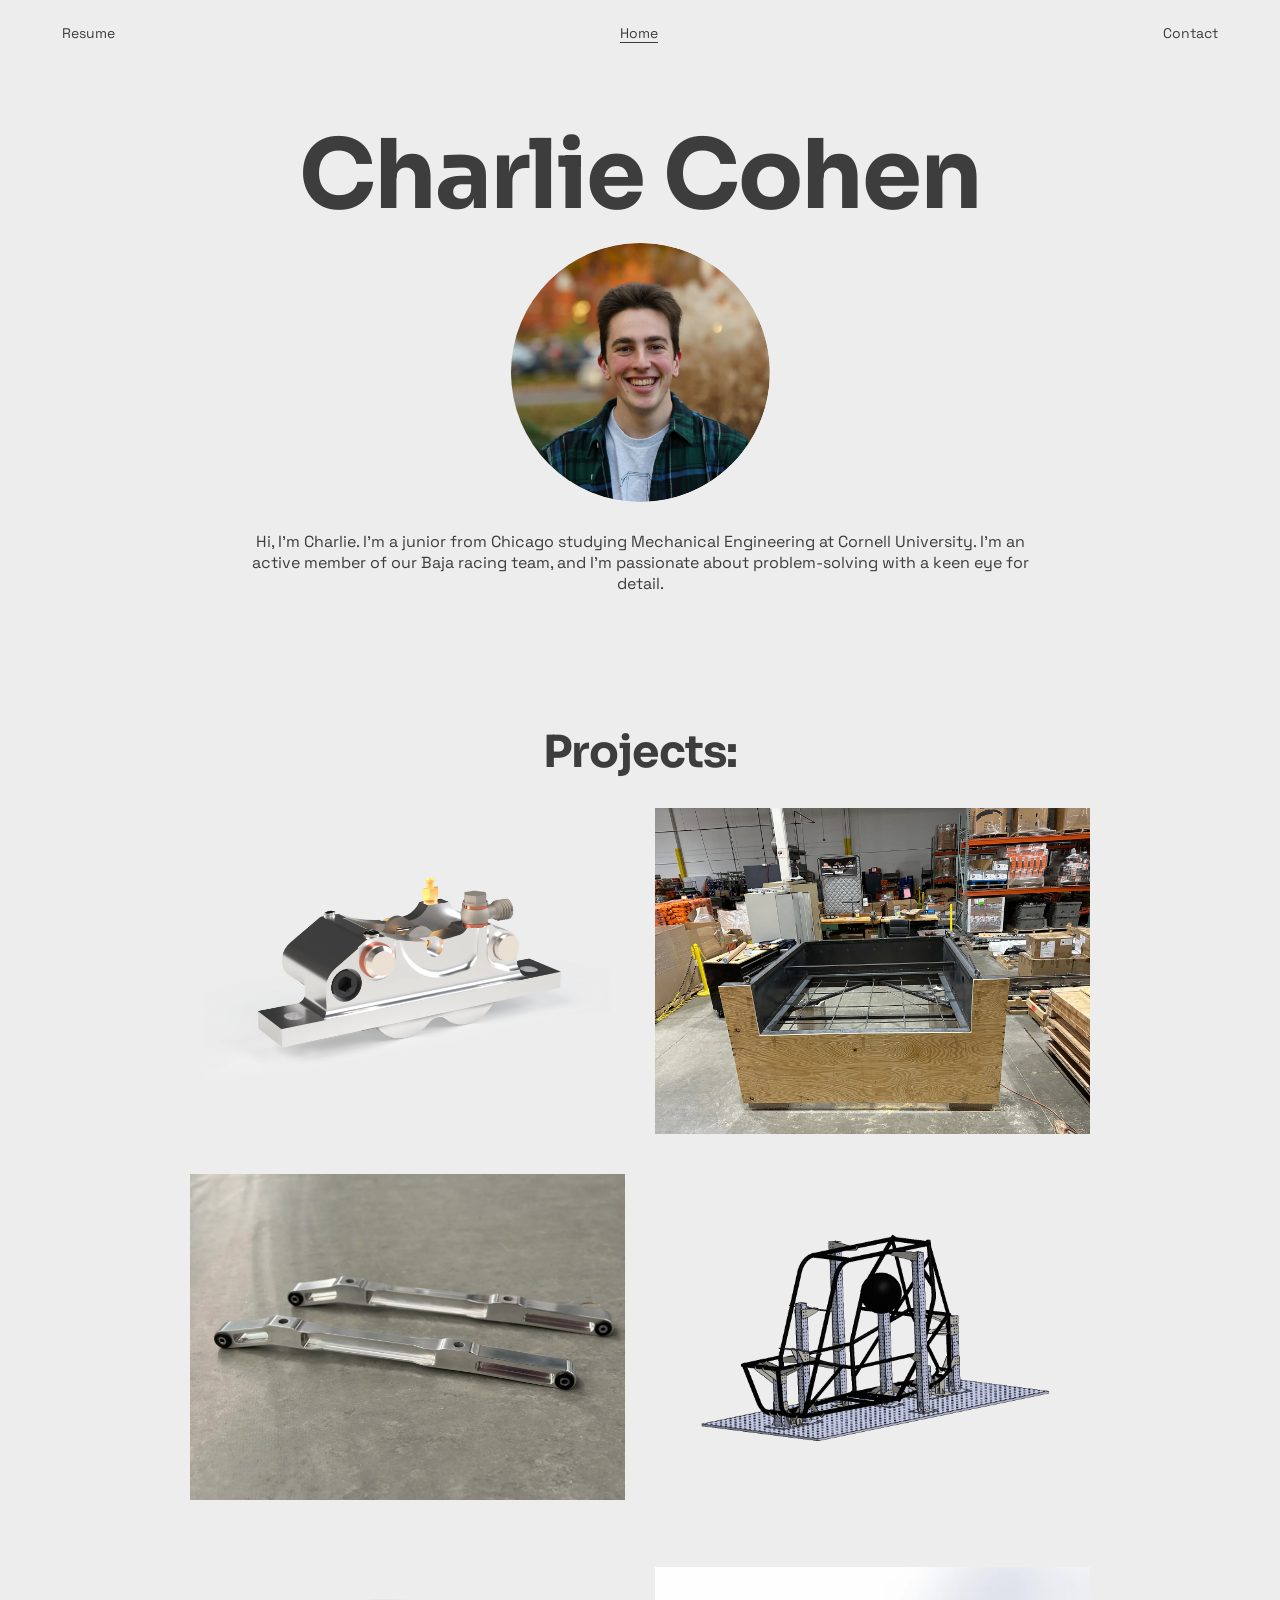
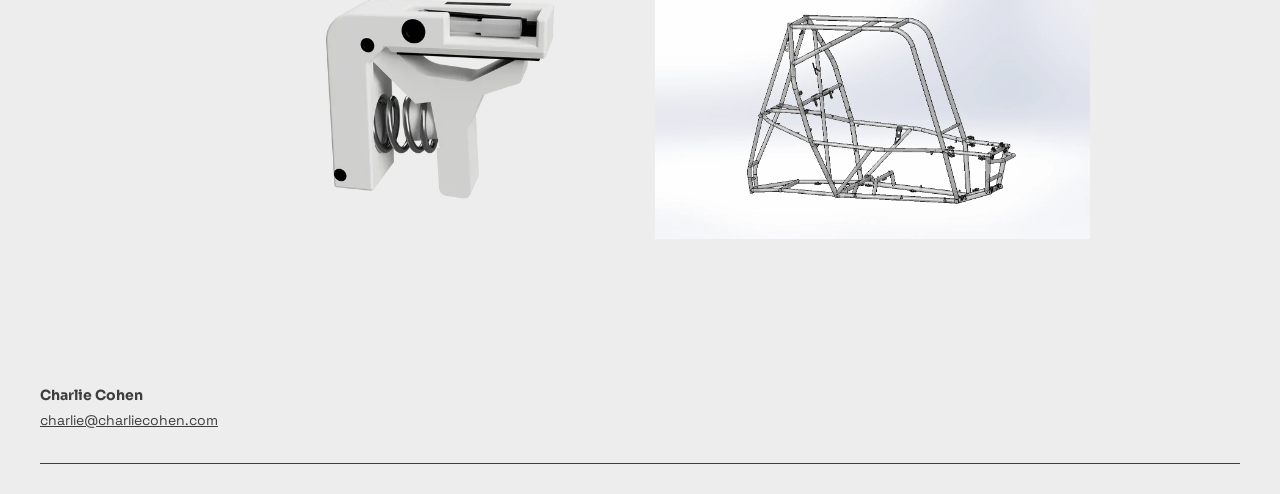
==== index.html @ 424d64c9 "Rebuilt charliecohen.com as a static site" ====
<!doctype html>
<html lang="en">
<head>
<meta charset="utf-8">
<meta name="viewport" content="width=device-width, initial-scale=1">
<title>Charlie Cohen | Mechanical Engineering Student at Cornell University</title>
<meta name="description" content="Hi, I&#x27;m Charlie Cohen. I&#x27;m a junior from Chicago studying Mechanical Engineering at Cornell University. I&#x27;m an active member of our Baja racing team, and I&#x27;m passionate about problem-solving with a keen eye for detail.">
<link rel="icon" href="favicon.png">
<link rel="preload" href="assets/fonts/sora-latin.woff2" as="font" type="font/woff2" crossorigin>
<link rel="stylesheet" href="assets/style.css">
</head>
<body>
<header class="hdr">
  <nav aria-label="Site">
    <a href="charlie-cohen-resume-2025.pdf" target="_blank" rel="noopener">Resume</a>
    <a href="./" aria-current="page">Home</a>
    <a href="contact-7/">Contact</a>
  </nav>
</header>
<main>
<section class="sec intro"><div class="wrap center">
  <div class="rt"><h1 style="font-size:clamp(53px, 8.73vw, 96px);text-align:center"><span style="font-size:clamp(53px, 8.73vw, 96px)">Charlie Cohen</span></h1></div>
  <img class="avatar" src="assets/img/d0f392_507978684d494752a12c1a746006f1a7.webp" alt="Charlie Cohen" width="259" height="259">
  <div class="rt"><p style="line-height:1.3em;text-align:center">Hi, I&#x27;m Charlie. I&#x27;m a junior from Chicago studying Mechanical Engineering at Cornell University. I&#x27;m an active member of our Baja racing team, and I&#x27;m passionate about problem-solving with a keen eye for detail.</p></div>
</div></section>
<section class="sec projects"><div class="wrap">
  <div class="rt center"><h2 style="text-align:center">Projects:</h2></div>
  <div class="pgal"><a class="proj" href="brake-calipers/"><img src="assets/img/d0f392_27e90f9fc21142f58bc7a34db39fcbae.webp" alt="Custom Brake Calipers" loading="lazy"><span class="proj-t">Custom Brake Calipers</span></a><a class="proj" href="dock-pit-forming-system/"><img src="assets/img/d0f392_609c3bf0209544c2be8cd94376ddb4df.webp" alt="Dock Pit Forming System" loading="lazy"><span class="proj-t">Dock Pit Forming System</span></a><a class="proj" href="engine-subframes/"><img src="assets/img/d0f392_400e1726df8f4bbeb9364412167087e8.webp" alt="Engine Subframes" loading="lazy"><span class="proj-t">Engine Subframes</span></a><a class="proj" href="frame-fixtures/"><img src="assets/img/d0f392_cf8d74670b384439a3ada11ce0170efd.webp" alt="Frame Fixtures" loading="lazy"><span class="proj-t">Frame Fixtures</span></a><a class="proj" href="mae2250-swiss-guitarmy-knife/"><img src="assets/img/d0f392_ac67c76bba3b41e1adf3c8e442ba6f6b.webp" alt="MAE2250: Swiss Guitarmy Knife" loading="lazy"><span class="proj-t">MAE2250: Swiss Guitarmy Knife</span></a><a class="proj" href="nonstructural-tabs/"><img src="assets/img/d0f392_e7e09058f2bf41f185e80fd8f4e6da53.webp" alt="Nonstructural Tabs" loading="lazy"><span class="proj-t">Nonstructural Tabs</span></a></div>
</div></section>
</main>
<footer class="ftr">
  <div class="ftr-in">
    <p class="ftr-name">Charlie Cohen</p>
    <p><a href="mailto:charlie@charliecohen.com">charlie@charliecohen.com</a></p>
  </div>
  <hr class="ln ftr-ln">
</footer>
</body>
</html>
---- assets/style.css ----
/* charliecohen.com — static rebuild of the original Wix design */
@font-face{font-family:"Sora";src:url(fonts/sora-latin.woff2) format("woff2");font-weight:100 800;font-display:swap}
@font-face{font-family:"Space Grotesk";src:url(fonts/space-grotesk-latin.woff2) format("woff2");font-weight:300 700;font-display:swap}
:root{--bg:#EDEDED;--card:#FFFFFF;--ink:#3D3D3D;--dark:#242323;--display:"Sora",system-ui,sans-serif;--body:"Space Grotesk",system-ui,sans-serif;--max:980px}
*{box-sizing:border-box}
html{-webkit-text-size-adjust:100%}
body{margin:0;background:var(--bg);color:var(--ink);font:16px/1.7 var(--body)}
img{max-width:100%;height:auto;display:block}
a{color:inherit}
h1,h2,h3,h4{font-family:var(--display);font-weight:700;letter-spacing:-.02em;line-height:1.15;margin:0 0 .4em}
h1{font-size:clamp(36px,6vw,80px);line-height:1}
h2{font-size:clamp(28px,4.2vw,44px)}
h3{font-family:var(--body);font-weight:500;font-size:clamp(18px,2vw,24px)}
p{margin:0 0 .8em}
ul{margin:0 0 .8em;padding-left:1.2em}
li p{margin:0}
.wrap{max-width:var(--max);margin:0 auto;padding:0 20px}
.narrow{max-width:634px}
.center,.center .rt{text-align:center}
.sec{padding:60px 0}
.rt{margin:0 0 .5em}
/* header */
.hdr{position:sticky;top:0;z-index:10;background:var(--bg)}
.hdr nav{max-width:1252px;margin:0 auto;display:flex;justify-content:space-between;padding:18px 40px;font-size:14px}
.hdr a{text-decoration:none;padding:4px 8px}
.hdr a:hover,.hdr a[aria-current]{text-decoration:underline;text-underline-offset:4px}
/* home */
.intro{padding-top:60px}
.intro h1{margin-bottom:.2em}
.avatar{width:259px;height:259px;border-radius:50%;object-fit:cover;margin:10px auto 30px}
.intro .rt p{max-width:780px;margin-left:auto;margin-right:auto}
.pgal{display:grid;grid-template-columns:repeat(2,1fr);gap:40px 30px;max-width:900px;margin:30px auto 0}
.proj{position:relative;display:block;aspect-ratio:4/3;text-decoration:none;overflow:hidden}
.proj img{width:100%;height:100%;object-fit:contain;transition:transform .4s}
.proj-t{position:absolute;inset:auto 0 0 0;padding:12px 14px;background:rgba(61,61,61,.85);color:#fff;font:600 16px/1.3 var(--display);opacity:0;transform:translateY(8px);transition:.25s}
.proj:hover .proj-t,.proj:focus .proj-t{opacity:1;transform:none}
.proj:hover img{transform:scale(1.03)}
@media (hover:none){.proj-t{opacity:1;transform:none}}
/* project hero: white card overlapping a large image */
.hero{padding:40px 0 70px}
.hero-in{position:relative;max-width:1100px;margin:0 auto;min-height:640px}
.hero-img{position:absolute;right:20px;top:0;width:66%;height:622px;background:#fff center/cover no-repeat}
.hero-card{position:relative;top:115px;margin-left:20px;width:48%;min-height:519px;background:var(--card);padding:73px 46px 40px}
.hero-card h1{font-size:clamp(34px,4.6vw,56px)}
.hero-img.left{right:auto;left:20px;width:46%;height:350px}
.hero-card.right{margin-left:auto;margin-right:20px;top:20px;min-height:309px;background:transparent;width:48%;padding:60px 20px 20px}
.contact .hero-in{min-height:460px}
.social img{width:40px;height:40px;margin-top:8px}
.note{font-size:14px;opacity:.8}
/* summary cards */
.summary h2{font-size:clamp(28px,3.4vw,38px)}
.rep{display:grid;grid-template-columns:repeat(auto-fit,minmax(240px,1fr));gap:24px;margin-top:40px}
.card{background:var(--bg);padding:40px 29px;border:1px solid #D9D9D9}
.card h3{text-align:center;font-size:20px;margin-bottom:16px}
/* image rows (gallery strips) */
.strip{margin:0 0 20px}
.strip-in{display:flex;gap:20px}
.strip.full .strip-in{gap:0}
.col{position:relative;padding:40px 24px;overflow:hidden}
.col-img{padding:0}
.sec .strip:not(.full) .col{min-height:301px}
.col-vid{padding:0}
.bgv{position:absolute;inset:0;width:100%;height:100%;object-fit:cover}
.wide{width:100%;background:center/cover no-repeat;margin-bottom:20px}
.pgrid{display:flex;flex-wrap:wrap;justify-content:center;gap:20px;margin:20px 0}
.ph{margin:0;flex:0 1 var(--w);max-width:100%}
.ph img{width:100%;object-fit:cover}
.slider{display:flex;overflow-x:auto;scroll-snap-type:x mandatory;height:100%;min-height:500px}
.slide{flex:0 0 100%;scroll-snap-align:start;background:center/contain no-repeat}
/* skill */
.skill{background:var(--card)}
.skill h2{font-size:clamp(26px,3vw,32px);font-weight:400}
.ln{border:0;border-top:5px solid var(--ink);margin:20px 0}
.ln.short{width:40px}
/* prev / next */
.pn{padding:30px 0 50px}
.pn-in{display:flex;justify-content:space-between}
.btn{display:inline-flex;align-items:center;justify-content:center;min-width:177px;height:40px;padding:0 20px;background:var(--ink);color:#fff;text-decoration:none;font-size:15px;border:1px solid var(--ink);transition:.2s}
.btn:hover{background:transparent;color:var(--ink)}
.btn.next{margin-left:auto}
/* footer */
.ftr{padding:60px 40px 30px}
.ftr-in{max-width:1252px;margin:0 auto}
.ftr-name{font:700 20px/1.2 var(--display);margin-bottom:6px}
.ftr p{font-size:14px}
.ftr-ln{border-top-width:1px;max-width:1332px;margin:30px auto 0}
/* mobile */
@media (max-width:760px){
  .hdr nav{padding:14px 16px}
  .sec{padding:40px 0}
  .pgal{grid-template-columns:1fr;gap:24px}
  .hero{padding:0 0 30px}
  .hero-in{min-height:0;display:flex;flex-direction:column}
  .hero-img,.hero-img.left{position:static;width:100%;height:62vw}
  .hero-card,.hero-card.right{top:0;width:auto;min-height:0;margin:-40px 16px 0;padding:36px 24px}
  .strip-in{flex-direction:column;gap:16px}
  .col{min-height:240px!important;flex:none!important}
  .slider{min-height:320px}
  .ftr{padding:40px 16px 24px}
}
.subcols{display:grid;grid-template-columns:repeat(auto-fit,minmax(220px,1fr));gap:24px 60px}
.rep.team{grid-template-columns:repeat(auto-fit,minmax(150px,1fr));gap:16px}.rep.team .card{padding:12px}.rep.team img{aspect-ratio:1/1!important;object-fit:cover}
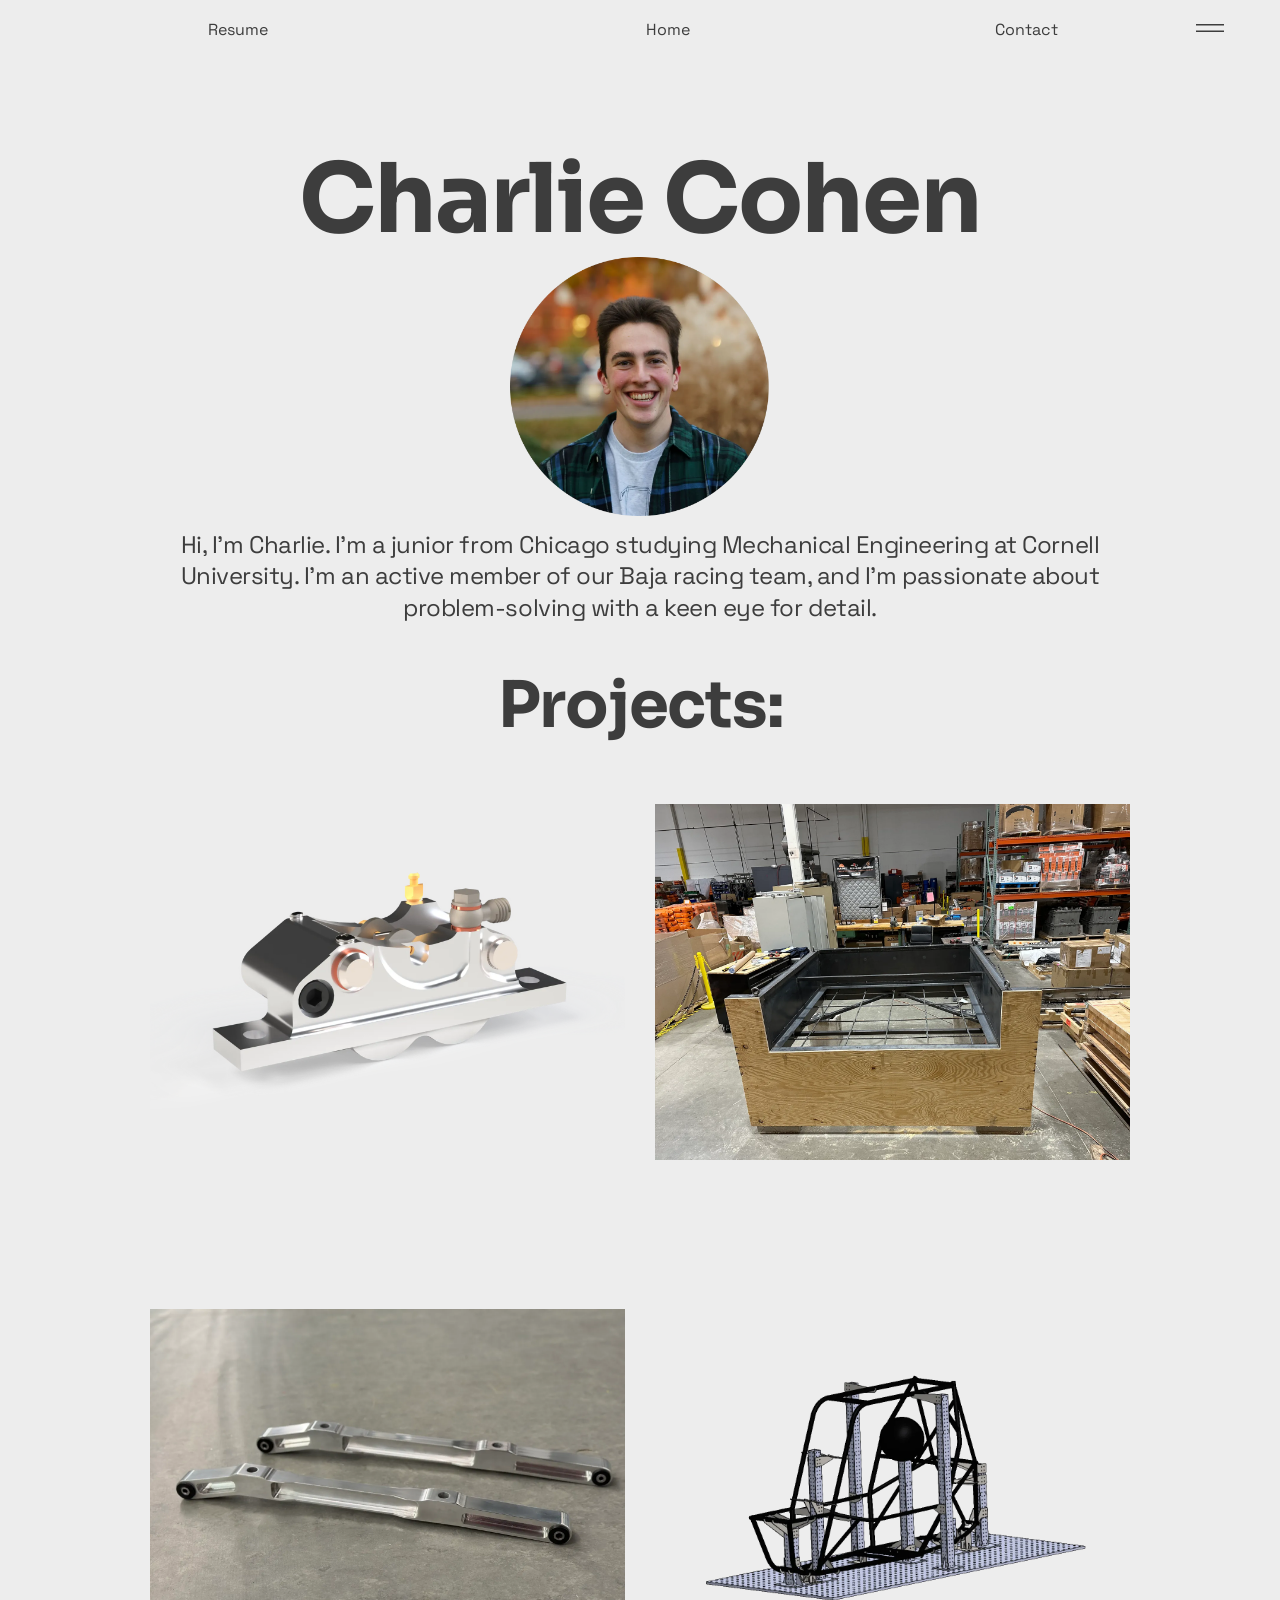
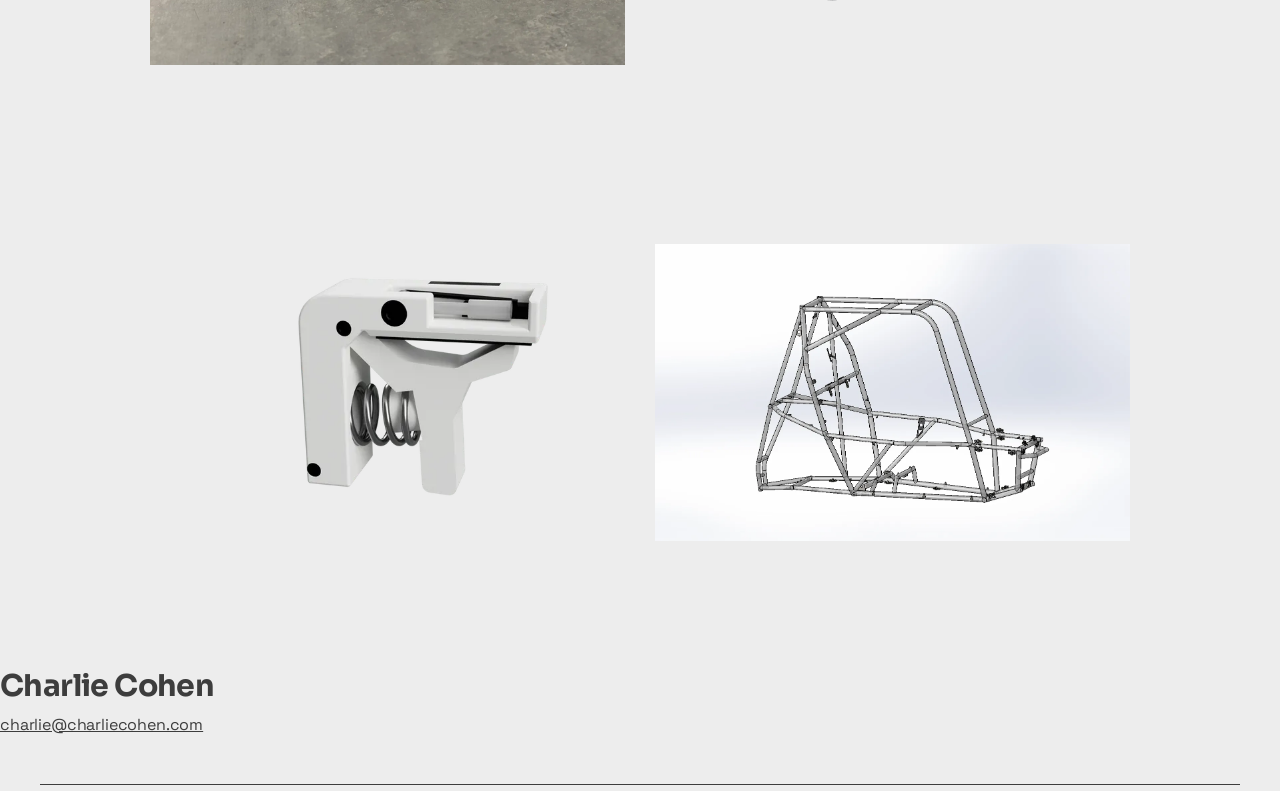
==== commit 78ba80aa: "Match live Wix layout and add scroll entrance animations - Regenerate all 8 pages from captured live" ====
--- a/index.html
+++ b/index.html
@@ -7,33 +7,114 @@
 <meta name="description" content="Hi, I&#x27;m Charlie Cohen. I&#x27;m a junior from Chicago studying Mechanical Engineering at Cornell University. I&#x27;m an active member of our Baja racing team, and I&#x27;m passionate about problem-solving with a keen eye for detail.">
 <link rel="icon" href="favicon.png">
 <link rel="preload" href="assets/fonts/sora-latin.woff2" as="font" type="font/woff2" crossorigin>
+<link rel="preload" href="assets/fonts/space-grotesk-latin.woff2" as="font" type="font/woff2" crossorigin>
 <link rel="stylesheet" href="assets/style.css">
+<script>if(window.matchMedia&&!matchMedia('(prefers-reduced-motion: reduce)').matches&&'IntersectionObserver' in window)document.documentElement.classList.add('mo');</script>
+<style>
+.SITE_HEADER-dd0{inset:0;width:100%;height:100%}
+.SITE_HEADER-dd1{left:calc(-490*var(--u) + 50%);top:0;width:calc(980*var(--u));height:calc(62*var(--u))}
+#comp-m1b6xkbi{left:calc(30*var(--u));top:0;width:calc(-60*var(--u) + 100%);height:calc(53*var(--u))}
+#comp-m1b6xkbo15{left:calc(30*var(--u));top:0;width:calc(-20.6*var(--u) + 34.09%);height:calc(53*var(--u))}
+#comp-m1b6xkbs2{left:calc(-58.1*var(--u) + 17.03%);top:calc(21*var(--u));width:calc(156*var(--u));height:calc(19*var(--u))}
+.comp-m1b6xkbs2-dml0{left:calc(47.5*var(--u));top:calc(-1.7*var(--u));width:calc(61*var(--u));height:calc(22.4*var(--u))}
+#comp-m1b6xkbm1{left:calc(9.4*var(--u) + 34.09%);top:0;width:calc(-19.9*var(--u) + 32.97%);height:calc(53*var(--u))}
+#comp-m1js20ow{left:calc(153.4*var(--u) + 34.09%);top:calc(21*var(--u));width:calc(156*var(--u));height:calc(19*var(--u))}
+.comp-m1js20ow-dml0{left:calc(56.2*var(--u));top:calc(-1.7*var(--u));width:calc(43.6*var(--u));height:calc(22.4*var(--u))}
+#comp-m1b6xkbt17{left:calc(-10.1*var(--u) + 67.03%);top:0;width:calc(-19.9*var(--u) + 32.97%);height:calc(53*var(--u))}
+#comp-m1js23tu{left:calc(-331*var(--u) + 100%);top:calc(21*var(--u));width:calc(156*var(--u));height:calc(19*var(--u))}
+.comp-m1js23tu-dml0{left:calc(46.7*var(--u));top:calc(-1.7*var(--u));width:calc(62.6*var(--u));height:calc(22.4*var(--u))}
+#comp-m1b6xkbu6{left:calc(-120*var(--u) + 100%);top:calc(12*var(--u));width:calc(75*var(--u));height:calc(31*var(--u))}
+#comp-m1b6xkbv5{left:calc(-120*var(--u) + 100%);top:calc(12*var(--u));width:calc(75*var(--u));height:calc(31*var(--u))}
+.comp-m1b6xkbv5-ds0{left:calc(25*var(--u));top:calc(-9.5*var(--u));width:calc(50*var(--u));height:calc(50*var(--u))}
+.comp-m1gsod4w-dmd0{inset:0;width:100%;height:100%}
+#comp-m1gsod5c9{left:calc(-460*var(--u) + 50%);top:calc(80*var(--u));width:calc(920*var(--u));height:auto}
+#comp-m1gsod5f3{left:calc(-130*var(--u) + 50%);top:calc(195.2*var(--u));width:calc(259*var(--u));height:calc(259*var(--u))}
+.comp-m1gsod5f3-dmm0{inset:0;width:100%;height:100%}
+#comp-m1gsod5g15{left:calc(-470*var(--u) + 50%);top:calc(467.2*var(--u));width:calc(940*var(--u));height:auto}
+#comp-m1jr0na8{left:calc(-300*var(--u) + 50%);top:calc(32*var(--u));width:calc(600*var(--u));height:auto}
+#comp-m1gso0xb{left:calc(-490*var(--u) + 50%);top:calc(108.8*var(--u));width:calc(980*var(--u));height:calc(1485*var(--u))}
+.comp-m1gso0xb-dmm0{left:0;top:calc(47.5*var(--u));width:calc(475*var(--u));height:calc(380*var(--u))}
+.comp-m1gso0xb-dmm1{left:calc(505*var(--u));top:calc(59.4*var(--u));width:calc(475*var(--u));height:calc(356.3*var(--u))}
+.comp-m1gso0xb-dmm2{left:0;top:calc(564.4*var(--u));width:calc(475*var(--u));height:calc(356.3*var(--u))}
+.comp-m1gso0xb-dmm3{left:calc(505*var(--u));top:calc(585.2*var(--u));width:calc(475*var(--u));height:calc(314.5*var(--u))}
+.comp-m1gso0xb-dmm4{left:0;top:calc(1106.2*var(--u));width:calc(475*var(--u));height:calc(282.6*var(--u))}
+.comp-m1gso0xb-dmm5{left:calc(505*var(--u));top:calc(1099*var(--u));width:calc(475*var(--u));height:calc(297.1*var(--u))}
+.SITE_FOOTER-dmd0{inset:0;width:100%;height:100%}
+.SITE_FOOTER-dmd1{left:calc(-490*var(--u) + 50%);top:0;width:calc(980*var(--u));height:calc(198*var(--u))}
+#comp-m1bj8ctk{left:max(0px,calc(-657*var(--u) + 50%));top:calc(75*var(--u));width:calc(307*var(--u));height:auto}
+#comp-m1bj8ctv{left:max(0px,calc(-657*var(--u) + 50%));top:calc(121*var(--u));width:calc(307*var(--u));height:auto}
+#comp-m1b6xkci{left:calc(40*var(--u));top:calc(191*var(--u));width:calc(-80*var(--u) + 100%);height:calc(7*var(--u))}
+.comp-m1b6xkci-dmd0{inset:0;width:100%;height:100%}
+#SITE_HEADER{height:calc(62*var(--u))}
+.SITE_HEADER-md0{display:none}
+.SITE_HEADER-md1{display:none}
+.SITE_HEADER-md2{display:none}
+.SITE_HEADER-md3{display:none}
+#comp-m1gsod4w{height:calc(573.8*var(--u))}
+#comp-m1gso0wi{height:calc(1556.8*var(--u))}
+#SITE_FOOTER{height:calc(198*var(--u))}
+@media (max-width:767.98px){
+#SITE_HEADER{height:calc(59*var(--u));display:block}
+.SITE_HEADER-dd0{display:none}
+.SITE_HEADER-dd1{display:none}
+.SITE_HEADER-md0{inset:0;width:100%;height:100%}
+.SITE_HEADER-md1{left:calc(10*var(--u));top:0;width:calc(300*var(--u));height:calc(59*var(--u))}
+.SITE_HEADER-md2{left:calc(287*var(--u));top:calc(23*var(--u));width:calc(22*var(--u));height:calc(2*var(--u))}
+.SITE_HEADER-md3{left:calc(287*var(--u));top:calc(33*var(--u));width:calc(22*var(--u));height:calc(2*var(--u))}
+#comp-m1b6xkbi{display:none}
+#comp-m1b6xkbo15{display:none}
+#comp-m1b6xkbs2{display:block;left:calc(7*var(--u));top:calc(8*var(--u));width:calc(82*var(--u));height:calc(42*var(--u))}
+.comp-m1b6xkbs2-dml0{left:calc(1*var(--u));top:calc(9.1*var(--u));width:calc(64.5*var(--u));height:calc(23.7*var(--u))}
+#comp-m1b6xkbm1{display:none}
+#comp-m1js20ow{display:block;left:calc(111*var(--u));top:calc(8*var(--u));width:calc(60*var(--u));height:calc(42*var(--u))}
+.comp-m1js20ow-dml0{left:calc(1*var(--u));top:calc(10.5*var(--u));width:calc(40.7*var(--u));height:calc(20.9*var(--u))}
+#comp-m1b6xkbt17{display:none}
+#comp-m1js23tu{display:block;left:calc(197*var(--u));top:calc(8*var(--u));width:calc(69*var(--u));height:calc(42*var(--u))}
+.comp-m1js23tu-dml0{left:calc(1*var(--u));top:calc(10.5*var(--u));width:calc(58.4*var(--u));height:calc(20.9*var(--u))}
+#comp-m1b6xkbu6{display:none}
+#comp-m1b6xkbv5{display:none}
+.comp-m1b6xkbv5-ds0{display:none}
+#comp-m1gsod4w{height:calc(571.6*var(--u));display:block}
+.comp-m1gsod4w-dmd0{inset:0;width:100%;height:100%}
+#comp-m1gsod5c9{display:block;left:calc(19*var(--u));top:calc(30*var(--u));width:calc(280*var(--u));height:auto}
+#comp-m1gsod5f3{display:block;left:calc(70*var(--u));top:calc(80.8*var(--u));width:calc(180*var(--u));height:calc(180*var(--u))}
+.comp-m1gsod5f3-dmm0{inset:0;width:100%;height:100%}
+#comp-m1gsod5g15{display:block;left:calc(20*var(--u));top:calc(270.8*var(--u));width:calc(280*var(--u));height:auto}
+#comp-m1gso0wi{height:calc(1900.2*var(--u));display:block}
+#comp-m1jr0na8{display:block;left:calc(20*var(--u));top:calc(20*var(--u));width:calc(280*var(--u));height:auto}
+#comp-m1gso0xb{display:block;left:calc(20*var(--u));top:calc(74.8*var(--u));width:calc(280*var(--u));height:calc(1805.4*var(--u))}
+.comp-m1gso0xb-dmm0{left:0;top:calc(28.1*var(--u));width:calc(280.4*var(--u));height:calc(224.3*var(--u))}
+.comp-m1gso0xb-dmm1{left:0;top:calc(340.1*var(--u));width:calc(280.4*var(--u));height:calc(210.3*var(--u))}
+.comp-m1gso0xb-dmm2{left:0;top:calc(645.1*var(--u));width:calc(280.4*var(--u));height:calc(210.3*var(--u))}
+.comp-m1gso0xb-dmm3{left:0;top:calc(962.4*var(--u));width:calc(280.4*var(--u));height:calc(185.7*var(--u))}
+.comp-m1gso0xb-dmm4{left:0;top:calc(1276.8*var(--u));width:calc(280.4*var(--u));height:calc(166.8*var(--u))}
+.comp-m1gso0xb-dmm5{left:0;top:calc(1577.5*var(--u));width:calc(280.4*var(--u));height:calc(175.4*var(--u))}
+#SITE_FOOTER{height:calc(88.6*var(--u));display:block}
+.SITE_FOOTER-dmd0{inset:0;width:100%;height:100%}
+.SITE_FOOTER-dmd1{left:calc(10*var(--u));top:0;width:calc(300*var(--u));height:calc(88.6*var(--u))}
+#comp-m1bj8ctk{display:block;left:calc(20*var(--u));top:calc(20*var(--u));width:calc(280*var(--u));height:auto}
+#comp-m1bj8ctv{display:block;left:calc(20*var(--u));top:calc(55.2*var(--u));width:calc(280*var(--u));height:auto}
+#comp-m1b6xkci{display:block;left:0;top:calc(87.6*var(--u));width:calc(320*var(--u));height:calc(1*var(--u))}
+.comp-m1b6xkci-dmd0{inset:0;width:100%;height:100%}
+}
+@media (prefers-reduced-motion:no-preference){
+@media (min-width:768px){.mo #comp-m1b6xkbs2:not(.mo-done){animation:motion-fadeIn 1200ms 1ms cubic-bezier(0.445, 0.05, 0.55, 0.95) backwards 1 paused;animation-composition:replace;}.mo #comp-m1js20ow:not(.mo-done){animation:motion-fadeIn 1200ms 1ms cubic-bezier(0.445, 0.05, 0.55, 0.95) backwards 1 paused;animation-composition:replace;}.mo #comp-m1js23tu:not(.mo-done){animation:motion-fadeIn 1200ms 1ms cubic-bezier(0.445, 0.05, 0.55, 0.95) backwards 1 paused;animation-composition:replace;}.mo #comp-m1bj8ctk:not(.mo-done){animation:motion-fadeIn 1200ms 1ms cubic-bezier(0.445, 0.05, 0.55, 0.95) backwards 1 paused;animation-composition:replace;}.mo #comp-m1bj8ctv:not(.mo-done){animation:motion-fadeIn 1200ms 1ms cubic-bezier(0.445, 0.05, 0.55, 0.95) backwards 1 paused;animation-composition:replace;}.mo #comp-m1b6xkci:not(.mo-done){animation:motion-fadeIn 1200ms 1ms cubic-bezier(0.445, 0.05, 0.55, 0.95) backwards 1 paused;animation-composition:replace;}.mo #comp-m1gsod5c9:not(.mo-done){animation:motion-slideIn 1200ms 1ms cubic-bezier(0.645, 0.045, 0.355, 1) backwards 1 paused, motion-fadeIn 1200ms 1ms cubic-bezier(0.645, 0.045, 0.355, 1) backwards 1 paused;animation-composition:replace, replace;--motion-clip-start:polygon(0% 20%, 100% 20%, 100% 100%, 0% 100%);--motion-translate-x:0%;--motion-translate-y:100%;--motion-clip-start:polygon(0% 0%, 100% 0%, 100% 80%, 0% 80%);--motion-translate-x:0%;--motion-translate-y:100%;}.mo #comp-m1gsod5f3:not(.mo-done){animation:motion-slideIn 1200ms 1ms cubic-bezier(0.645, 0.045, 0.355, 1) backwards 1 paused;animation-composition:replace;--motion-clip-start:polygon(0% 100%, 100% 100%, 100% 100%, 0% 100%);--motion-translate-x:0%;--motion-translate-y:100%;--motion-clip-start:polygon(0% 0%, 100% 0%, 100% 0%, 0% 0%);--motion-translate-x:0%;--motion-translate-y:100%;}.mo #comp-m1gsod5g15:not(.mo-done){animation:motion-slideIn 1200ms 1ms cubic-bezier(0.645, 0.045, 0.355, 1) backwards 1 paused, motion-fadeIn 1200ms 1ms cubic-bezier(0.645, 0.045, 0.355, 1) backwards 1 paused;animation-composition:replace, replace;--motion-clip-start:polygon(0% 20%, 100% 20%, 100% 100%, 0% 100%);--motion-translate-x:0%;--motion-translate-y:100%;--motion-clip-start:polygon(0% 0%, 100% 0%, 100% 80%, 0% 80%);--motion-translate-x:0%;--motion-translate-y:100%;}.mo #comp-m1jr0na8:not(.mo-done){animation:motion-floatIn 1200ms 1ms cubic-bezier(0.445, 0.05, 0.55, 0.95) backwards 1 paused;animation-composition:replace;--motion-translate-x:0px;--motion-translate-y:60px;}}
+@media (max-width:767.98px){.mo #comp-m1b6xkbs2:not(.mo-done){animation:motion-fadeIn 1200ms 1ms cubic-bezier(0.445, 0.05, 0.55, 0.95) backwards 1 paused;animation-composition:replace;}.mo #comp-m1js20ow:not(.mo-done){animation:motion-fadeIn 1200ms 1ms cubic-bezier(0.445, 0.05, 0.55, 0.95) backwards 1 paused;animation-composition:replace;}.mo #comp-m1js23tu:not(.mo-done){animation:motion-fadeIn 1200ms 1ms cubic-bezier(0.445, 0.05, 0.55, 0.95) backwards 1 paused;animation-composition:replace;}.mo #comp-m1bj8ctk:not(.mo-done){animation:motion-fadeIn 1200ms 1ms cubic-bezier(0.445, 0.05, 0.55, 0.95) backwards 1 paused;animation-composition:replace;}.mo #comp-m1bj8ctv:not(.mo-done){animation:motion-fadeIn 1200ms 1ms cubic-bezier(0.445, 0.05, 0.55, 0.95) backwards 1 paused;animation-composition:replace;}.mo #comp-m1b6xkci:not(.mo-done){animation:motion-fadeIn 1200ms 1ms cubic-bezier(0.445, 0.05, 0.55, 0.95) backwards 1 paused;animation-composition:replace;}.mo #comp-m1gsod5c9:not(.mo-done){animation:motion-slideIn 1200ms 1ms cubic-bezier(0.645, 0.045, 0.355, 1) backwards 1 paused, motion-fadeIn 1200ms 1ms cubic-bezier(0.645, 0.045, 0.355, 1) backwards 1 paused;animation-composition:replace, replace;--motion-clip-start:polygon(0% 20%, 100% 20%, 100% 100%, 0% 100%);--motion-translate-x:0%;--motion-translate-y:100%;--motion-clip-start:polygon(0% 0%, 100% 0%, 100% 80%, 0% 80%);--motion-translate-x:0%;--motion-translate-y:100%;}.mo #comp-m1gsod5f3:not(.mo-done){animation:motion-slideIn 1200ms 1ms cubic-bezier(0.645, 0.045, 0.355, 1) backwards 1 paused;animation-composition:replace;--motion-clip-start:polygon(0% 100%, 100% 100%, 100% 100%, 0% 100%);--motion-translate-x:0%;--motion-translate-y:100%;--motion-clip-start:polygon(0% 0%, 100% 0%, 100% 0%, 0% 0%);--motion-translate-x:0%;--motion-translate-y:100%;}.mo #comp-m1gsod5g15:not(.mo-done){animation:motion-slideIn 1200ms 1ms cubic-bezier(0.645, 0.045, 0.355, 1) backwards 1 paused, motion-fadeIn 1200ms 1ms cubic-bezier(0.645, 0.045, 0.355, 1) backwards 1 paused;animation-composition:replace, replace;--motion-clip-start:polygon(0% 20%, 100% 20%, 100% 100%, 0% 100%);--motion-translate-x:0%;--motion-translate-y:100%;--motion-clip-start:polygon(0% 0%, 100% 0%, 100% 80%, 0% 80%);--motion-translate-x:0%;--motion-translate-y:100%;}.mo #comp-m1jr0na8:not(.mo-done){animation:motion-floatIn 1200ms 1ms cubic-bezier(0.445, 0.05, 0.55, 0.95) backwards 1 paused;animation-composition:replace;--motion-translate-x:0px;--motion-translate-y:60px;}}
+}
+</style>
+<script src="assets/site.js" defer></script>
 </head>
 <body>
-<header class="hdr">
-  <nav aria-label="Site">
-    <a href="charlie-cohen-resume-2025.pdf" target="_blank" rel="noopener">Resume</a>
-    <a href="./" aria-current="page">Home</a>
-    <a href="contact-7/">Contact</a>
-  </nav>
-</header>
-<main>
-<section class="sec intro"><div class="wrap center">
-  <div class="rt"><h1 style="font-size:clamp(53px, 8.73vw, 96px);text-align:center"><span style="font-size:clamp(53px, 8.73vw, 96px)">Charlie Cohen</span></h1></div>
-  <img class="avatar" src="assets/img/d0f392_507978684d494752a12c1a746006f1a7.webp" alt="Charlie Cohen" width="259" height="259">
-  <div class="rt"><p style="line-height:1.3em;text-align:center">Hi, I&#x27;m Charlie. I&#x27;m a junior from Chicago studying Mechanical Engineering at Cornell University. I&#x27;m an active member of our Baja racing team, and I&#x27;m passionate about problem-solving with a keen eye for detail.</p></div>
-</div></section>
-<section class="sec projects"><div class="wrap">
-  <div class="rt center"><h2 style="text-align:center">Projects:</h2></div>
-  <div class="pgal"><a class="proj" href="brake-calipers/"><img src="assets/img/d0f392_27e90f9fc21142f58bc7a34db39fcbae.webp" alt="Custom Brake Calipers" loading="lazy"><span class="proj-t">Custom Brake Calipers</span></a><a class="proj" href="dock-pit-forming-system/"><img src="assets/img/d0f392_609c3bf0209544c2be8cd94376ddb4df.webp" alt="Dock Pit Forming System" loading="lazy"><span class="proj-t">Dock Pit Forming System</span></a><a class="proj" href="engine-subframes/"><img src="assets/img/d0f392_400e1726df8f4bbeb9364412167087e8.webp" alt="Engine Subframes" loading="lazy"><span class="proj-t">Engine Subframes</span></a><a class="proj" href="frame-fixtures/"><img src="assets/img/d0f392_cf8d74670b384439a3ada11ce0170efd.webp" alt="Frame Fixtures" loading="lazy"><span class="proj-t">Frame Fixtures</span></a><a class="proj" href="mae2250-swiss-guitarmy-knife/"><img src="assets/img/d0f392_ac67c76bba3b41e1adf3c8e442ba6f6b.webp" alt="MAE2250: Swiss Guitarmy Knife" loading="lazy"><span class="proj-t">MAE2250: Swiss Guitarmy Knife</span></a><a class="proj" href="nonstructural-tabs/"><img src="assets/img/d0f392_e7e09058f2bf41f185e80fd8f4e6da53.webp" alt="Nonstructural Tabs" loading="lazy"><span class="proj-t">Nonstructural Tabs</span></a></div>
-</div></section>
-</main>
-<footer class="ftr">
-  <div class="ftr-in">
-    <p class="ftr-name">Charlie Cohen</p>
-    <p><a href="mailto:charlie@charliecohen.com">charlie@charliecohen.com</a></p>
-  </div>
-  <hr class="ln ftr-ln">
-</footer>
+<div class="page">
+<header id="SITE_HEADER" class="blk hdr"><i class="ly dc SITE_HEADER-dd0" style="background-color:rgb(237, 237, 237)"></i><i class="ly dc SITE_HEADER-dd1" style="background-color:rgb(237, 237, 237)"></i><i class="ly dc SITE_HEADER-md0" style="background-color:rgb(237, 237, 237)"></i><i class="ly dc SITE_HEADER-md1" style="background-color:rgb(237, 237, 237)"></i><i class="ly dc SITE_HEADER-md2" style="background-color:rgb(61, 61, 61)"></i><i class="ly dc SITE_HEADER-md3" style="background-color:rgb(61, 61, 61)"></i><div id="comp-m1b6xkbi" class="n"></div><div id="comp-m1b6xkbo15" class="n"></div><a id="comp-m1b6xkbs2" class="n lnk" href="charlie-cohen-resume-2025.pdf" target="_blank" rel="noopener" data-mo><span class="lb comp-m1b6xkbs2-dml0" style="--fs:16;--lh:calc(22.4*var(--u));--ls:0;--fsm:16.93;--lhm:calc(23.71*var(--u));--lsm:0;font-family:var(--body);font-weight:400;color:rgb(61, 61, 61)">Resume</span></a><div id="comp-m1b6xkbm1" class="n"></div><a id="comp-m1js20ow" class="n lnk" href="./" data-mo><span class="lb comp-m1js20ow-dml0" style="--fs:16;--lh:calc(22.4*var(--u));--ls:0;--fsm:14.93;--lhm:calc(20.91*var(--u));--lsm:0;font-family:var(--body);font-weight:400;color:rgb(61, 61, 61)">Home</span></a><div id="comp-m1b6xkbt17" class="n"></div><a id="comp-m1js23tu" class="n lnk" href="contact-7/" data-mo><span class="lb comp-m1js23tu-dml0" style="--fs:16;--lh:calc(22.4*var(--u));--ls:0;--fsm:14.93;--lhm:calc(20.91*var(--u));--lsm:0;font-family:var(--body);font-weight:400;color:rgb(61, 61, 61)">Contact</span></a><div id="comp-m1b6xkbu6" class="n"></div><button type="button" id="comp-m1b6xkbv5" class="n hb-open" aria-label="Open navigation menu" aria-controls="hbm" aria-expanded="false"><span class="ly sv comp-m1b6xkbv5-ds0"><svg width="100%" height="100%" aria-hidden="true" focusable="false" viewBox="0 0 200 200" xmlns="http://www.w3.org/2000/svg" fill="rgb(61, 61, 61)">
+    <g fill="rgb(61, 61, 61)">
+        <path d="M156 84v6H44v-6h112z" fill="rgb(61, 61, 61)"></path>
+        <path d="M156 110v6H44v-6h112z" fill="rgb(61, 61, 61)"></path>
+    </g>
+</svg></span></button><div class="hbm" id="hbm" hidden><div class="hbm-bg" data-hb-close></div><div class="hbm-panel" role="dialog" aria-modal="true" aria-label="Site menu"><button class="hbm-x" type="button" data-hb-close aria-label="Close menu"><svg viewBox="0 0 24 24" width="100%" height="100%" aria-hidden="true"><path d="M5 5l14 14M19 5L5 19" stroke="#3D3D3D" stroke-width="1.6" fill="none"/></svg></button><nav aria-label="Projects"><div class="hbm-item"><button type="button" class="hbm-top" aria-expanded="false"><svg class="hbm-chev" viewBox="0 0 16 11" aria-hidden="true"><path d="M8 10.5L16 1.86193L14.7387 0.5L8 7.77613L1.26133 0.499999L-5.95321e-08 1.86193L8 10.5Z" fill="#3D3D3D"/></svg>Projects</button><ul class="hbm-sub"><li><a href="brake-calipers/">Brake Calipers</a></li><li><a href="dock-pit-forming-system/">Dock Pit Forming System</a></li><li><a href="engine-subframes/">Engine Subframes</a></li><li><a href="frame-fixtures/">Frame Fixtures</a></li><li><a href="mae2250-swiss-guitarmy-knife/">MAE2250: Swiss Guitarmy Knife</a></li><li><a href="nonstructural-tabs/">Nonstructural Tabs</a></li></ul></div></nav></div></div><button type="button" class="hb-m" aria-label="Open navigation menu" aria-controls="hbm" aria-expanded="false"><span></span><span></span></button></header>
+<section id="comp-m1gsod4w" class="blk"><i class="ly dc comp-m1gsod4w-dmd0" style="background-color:rgb(237, 237, 237)"></i><div id="comp-m1gsod5c9" class="n rt" data-mo><div class="rtx"><h1 style="--fs:96;--lh:calc(115.2*var(--u));--ls:-1.92;--fsm:34;--lhm:calc(40.8*var(--u));--lsm:-0.68;font-family:var(--display);font-weight:700;color:rgb(61, 61, 61);text-align:center;margin:0"><span style="--fs:96;--lh:calc(115.2*var(--u));--ls:-1.92;--fsm:34;--lhm:calc(40.8*var(--u));--lsm:-0.68;font-family:var(--display);font-weight:700;color:rgb(61, 61, 61);text-align:center">Charlie Cohen</span></h1></div></div><div id="comp-m1gsod5f3" class="n" data-mo><img class="ly md comp-m1gsod5f3-dmm0" src="assets/img/d0f392_507978684d494752a12c1a746006f1a7.webp" alt="Charlie Cohen" style="object-fit:cover;object-position:50% 50%"></div><div id="comp-m1gsod5g15" class="n rt" data-mo><div class="rtx"><p style="--fs:24;--lh:calc(31.2*var(--u));--ls:-0.48;--fsm:24;--lhm:calc(31.2*var(--u));--lsm:-0.48;font-family:var(--body);font-weight:400;color:rgb(61, 61, 61);text-align:center;margin:0">Hi, I&#x27;m Charlie. I&#x27;m a junior from Chicago studying Mechanical Engineering at Cornell University. I&#x27;m an active member of our Baja racing team, and I&#x27;m passionate about problem-solving with a keen eye for detail.</p></div></div></section>
+<section id="comp-m1gso0wi" class="blk"><div id="comp-m1jr0na8" class="n rt" data-mo><div class="rtx"><h2 style="--fs:64;--lh:calc(76.8*var(--u));--ls:-1.28;--fsm:29;--lhm:calc(34.8*var(--u));--lsm:-0.58;font-family:var(--display);font-weight:700;color:rgb(61, 61, 61);text-align:center;margin:0">Projects:</h2></div></div><div id="comp-m1gso0xb" class="n"><a class="ly gl comp-m1gso0xb-dmm0" href="brake-calipers/" aria-label="Custom Brake Calipers"><img class="gimg" src="assets/img/d0f392_27e90f9fc21142f58bc7a34db39fcbae.webp" alt="Custom Brake Calipers" style="object-fit:contain;object-position:50% 50%"></a><a class="ly gl comp-m1gso0xb-dmm1" href="dock-pit-forming-system/" aria-label="Dock Pit Forming System"><img class="gimg" src="assets/img/d0f392_609c3bf0209544c2be8cd94376ddb4df.webp" alt="Dock Pit Forming System" style="object-fit:contain;object-position:50% 50%"></a><a class="ly gl comp-m1gso0xb-dmm2" href="engine-subframes/" aria-label="Engine Subframes"><img class="gimg" src="assets/img/d0f392_400e1726df8f4bbeb9364412167087e8.webp" alt="Engine Subframes" loading="lazy" style="object-fit:contain;object-position:50% 50%"></a><a class="ly gl comp-m1gso0xb-dmm3" href="frame-fixtures/" aria-label="Frame Fixtures"><img class="gimg" src="assets/img/d0f392_cf8d74670b384439a3ada11ce0170efd.webp" alt="Frame Fixtures" loading="lazy" style="object-fit:contain;object-position:50% 50%"></a><a class="ly gl comp-m1gso0xb-dmm4" href="mae2250-swiss-guitarmy-knife/" aria-label="MAE2250: Swiss Guitarmy Knife"><img class="gimg" src="assets/img/d0f392_ac67c76bba3b41e1adf3c8e442ba6f6b.webp" alt="MAE2250: Swiss Guitarmy Knife" loading="lazy" style="object-fit:contain;object-position:50% 50%"></a><a class="ly gl comp-m1gso0xb-dmm5" href="nonstructural-tabs/" aria-label="Nonstructural Tabs"><img class="gimg" src="assets/img/d0f392_e7e09058f2bf41f185e80fd8f4e6da53.webp" alt="Nonstructural Tabs" loading="lazy" style="object-fit:contain;object-position:50% 50%"></a></div></section>
+<footer id="SITE_FOOTER" class="blk"><i class="ly dc SITE_FOOTER-dmd0" style="background-color:rgb(237, 237, 237)"></i><i class="ly dc SITE_FOOTER-dmd1" style="background-color:rgb(237, 237, 237)"></i><div id="comp-m1bj8ctk" class="n rt" data-mo><div class="rtx"><h2 style="--fs:30;--lh:calc(36*var(--u));--ls:-0.6;--fsm:21;--lhm:calc(25.2*var(--u));--lsm:-0.42;font-family:var(--display);font-weight:700;color:rgb(61, 61, 61);margin:0"><span style="--fs:30;--lh:calc(36*var(--u));--ls:-0.6;--fsm:21;--lhm:calc(25.2*var(--u));--lsm:-0.42;font-family:var(--display);font-weight:700;color:rgb(61, 61, 61)"><a style="--fs:30;--lh:calc(36*var(--u));--ls:-0.6;--fsm:21;--lhm:calc(25.2*var(--u));--lsm:-0.42;font-family:var(--display);font-weight:700;color:rgb(61, 61, 61)" href="./">Charlie Cohen</a></span></h2></div></div><div id="comp-m1bj8ctv" class="n rt" data-mo><div class="rtx"><p style="--fs:16;--lh:calc(22.4*var(--u));--ls:-0.16;--fsm:16;--lhm:calc(22.4*var(--u));--lsm:-0.16;font-family:var(--body);font-weight:400;color:rgb(61, 61, 61);margin:0"><span style="--fs:16;--lh:calc(22.4*var(--u));--ls:-0.16;--fsm:16;--lhm:calc(22.4*var(--u));--lsm:-0.16;font-family:var(--body);font-weight:400;color:rgb(61, 61, 61);text-decoration-line:underline"><a style="--fs:16;--lh:calc(22.4*var(--u));--ls:-0.16;--fsm:16;--lhm:calc(22.4*var(--u));--lsm:-0.16;font-family:var(--body);font-weight:400;color:rgb(61, 61, 61)" href="mailto:charlie@charliecohen.com">charlie@charliecohen.com</a></span></p></div></div><div id="comp-m1b6xkci" class="n" data-mo><i class="ly dc comp-m1b6xkci-dmd0" style="border-top:calc(1*var(--u)) solid rgb(61, 61, 61)"></i></div></footer>
+</div>
 </body>
 </html>
--- a/assets/style.css
+++ b/assets/style.css
@@ -1,102 +1,91 @@
-/* charliecohen.com — static rebuild of the original Wix design */
+/* charliecohen.com: static rebuild of the Wix site (layout generated by tools/build.py) */
 @font-face{font-family:"Sora";src:url(fonts/sora-latin.woff2) format("woff2");font-weight:100 800;font-display:swap}
 @font-face{font-family:"Space Grotesk";src:url(fonts/space-grotesk-latin.woff2) format("woff2");font-weight:300 700;font-display:swap}
-:root{--bg:#EDEDED;--card:#FFFFFF;--ink:#3D3D3D;--dark:#242323;--display:"Sora",system-ui,sans-serif;--body:"Space Grotesk",system-ui,sans-serif;--max:980px}
+/* --u = one Wix design pixel: 1px on desktop, scaled below the 980px stage, and the 320px
+   Wix mobile layout scaled to the screen width on phones */
+:root{--u:1px;--display:"Sora",sans-serif;--body:"Space Grotesk",sans-serif;--fs:16;--lh:normal;--ls:0;--fsm:16;--lhm:normal;--lsm:0}
+@media (max-width:979.98px){:root{--u:calc(100vw / 980)}}
+@media (max-width:767.98px){:root{--u:calc(100vw / 320)}}
 *{box-sizing:border-box}
-html{-webkit-text-size-adjust:100%}
-body{margin:0;background:var(--bg);color:var(--ink);font:16px/1.7 var(--body)}
-img{max-width:100%;height:auto;display:block}
-a{color:inherit}
-h1,h2,h3,h4{font-family:var(--display);font-weight:700;letter-spacing:-.02em;line-height:1.15;margin:0 0 .4em}
-h1{font-size:clamp(36px,6vw,80px);line-height:1}
-h2{font-size:clamp(28px,4.2vw,44px)}
-h3{font-family:var(--body);font-weight:500;font-size:clamp(18px,2vw,24px)}
-p{margin:0 0 .8em}
-ul{margin:0 0 .8em;padding-left:1.2em}
-li p{margin:0}
-.wrap{max-width:var(--max);margin:0 auto;padding:0 20px}
-.narrow{max-width:634px}
-.center,.center .rt{text-align:center}
-.sec{padding:60px 0}
-.rt{margin:0 0 .5em}
-/* header */
-.hdr{position:sticky;top:0;z-index:10;background:var(--bg)}
-.hdr nav{max-width:1252px;margin:0 auto;display:flex;justify-content:space-between;padding:18px 40px;font-size:14px}
-.hdr a{text-decoration:none;padding:4px 8px}
-.hdr a:hover,.hdr a[aria-current]{text-decoration:underline;text-underline-offset:4px}
-/* home */
-.intro{padding-top:60px}
-.intro h1{margin-bottom:.2em}
-.avatar{width:259px;height:259px;border-radius:50%;object-fit:cover;margin:10px auto 30px}
-.intro .rt p{max-width:780px;margin-left:auto;margin-right:auto}
-.pgal{display:grid;grid-template-columns:repeat(2,1fr);gap:40px 30px;max-width:900px;margin:30px auto 0}
-.proj{position:relative;display:block;aspect-ratio:4/3;text-decoration:none;overflow:hidden}
-.proj img{width:100%;height:100%;object-fit:contain;transition:transform .4s}
-.proj-t{position:absolute;inset:auto 0 0 0;padding:12px 14px;background:rgba(61,61,61,.85);color:#fff;font:600 16px/1.3 var(--display);opacity:0;transform:translateY(8px);transition:.25s}
-.proj:hover .proj-t,.proj:focus .proj-t{opacity:1;transform:none}
-.proj:hover img{transform:scale(1.03)}
-@media (hover:none){.proj-t{opacity:1;transform:none}}
-/* project hero: white card overlapping a large image */
-.hero{padding:40px 0 70px}
-.hero-in{position:relative;max-width:1100px;margin:0 auto;min-height:640px}
-.hero-img{position:absolute;right:20px;top:0;width:66%;height:622px;background:#fff center/cover no-repeat}
-.hero-card{position:relative;top:115px;margin-left:20px;width:48%;min-height:519px;background:var(--card);padding:73px 46px 40px}
-.hero-card h1{font-size:clamp(34px,4.6vw,56px)}
-.hero-img.left{right:auto;left:20px;width:46%;height:350px}
-.hero-card.right{margin-left:auto;margin-right:20px;top:20px;min-height:309px;background:transparent;width:48%;padding:60px 20px 20px}
-.contact .hero-in{min-height:460px}
-.social img{width:40px;height:40px;margin-top:8px}
-.note{font-size:14px;opacity:.8}
-/* summary cards */
-.summary h2{font-size:clamp(28px,3.4vw,38px)}
-.rep{display:grid;grid-template-columns:repeat(auto-fit,minmax(240px,1fr));gap:24px;margin-top:40px}
-.card{background:var(--bg);padding:40px 29px;border:1px solid #D9D9D9}
-.card h3{text-align:center;font-size:20px;margin-bottom:16px}
-/* image rows (gallery strips) */
-.strip{margin:0 0 20px}
-.strip-in{display:flex;gap:20px}
-.strip.full .strip-in{gap:0}
-.col{position:relative;padding:40px 24px;overflow:hidden}
-.col-img{padding:0}
-.sec .strip:not(.full) .col{min-height:301px}
-.col-vid{padding:0}
-.bgv{position:absolute;inset:0;width:100%;height:100%;object-fit:cover}
-.wide{width:100%;background:center/cover no-repeat;margin-bottom:20px}
-.pgrid{display:flex;flex-wrap:wrap;justify-content:center;gap:20px;margin:20px 0}
-.ph{margin:0;flex:0 1 var(--w);max-width:100%}
-.ph img{width:100%;object-fit:cover}
-.slider{display:flex;overflow-x:auto;scroll-snap-type:x mandatory;height:100%;min-height:500px}
-.slide{flex:0 0 100%;scroll-snap-align:start;background:center/contain no-repeat}
-/* skill */
-.skill{background:var(--card)}
-.skill h2{font-size:clamp(26px,3vw,32px);font-weight:400}
-.ln{border:0;border-top:5px solid var(--ink);margin:20px 0}
-.ln.short{width:40px}
-/* prev / next */
-.pn{padding:30px 0 50px}
-.pn-in{display:flex;justify-content:space-between}
-.btn{display:inline-flex;align-items:center;justify-content:center;min-width:177px;height:40px;padding:0 20px;background:var(--ink);color:#fff;text-decoration:none;font-size:15px;border:1px solid var(--ink);transition:.2s}
-.btn:hover{background:transparent;color:var(--ink)}
-.btn.next{margin-left:auto}
-/* footer */
-.ftr{padding:60px 40px 30px}
-.ftr-in{max-width:1252px;margin:0 auto}
-.ftr-name{font:700 20px/1.2 var(--display);margin-bottom:6px}
-.ftr p{font-size:14px}
-.ftr-ln{border-top-width:1px;max-width:1332px;margin:30px auto 0}
-/* mobile */
-@media (max-width:760px){
-  .hdr nav{padding:14px 16px}
-  .sec{padding:40px 0}
-  .pgal{grid-template-columns:1fr;gap:24px}
-  .hero{padding:0 0 30px}
-  .hero-in{min-height:0;display:flex;flex-direction:column}
-  .hero-img,.hero-img.left{position:static;width:100%;height:62vw}
-  .hero-card,.hero-card.right{top:0;width:auto;min-height:0;margin:-40px 16px 0;padding:36px 24px}
-  .strip-in{flex-direction:column;gap:16px}
-  .col{min-height:240px!important;flex:none!important}
-  .slider{min-height:320px}
-  .ftr{padding:40px 16px 24px}
+html{background:#EDEDED;-webkit-text-size-adjust:100%;text-size-adjust:100%}
+body{margin:0;background:#EDEDED;color:#3D3D3D;font-family:var(--body);min-height:100vh}
+.page{position:relative;overflow-x:clip;min-height:100vh}
+.blk{position:relative;display:block;width:100%}
+.hdr{position:sticky;top:0;z-index:50;transition:transform .4s ease}
+.hdr.hdr-hide{transform:translateY(-100%)}
+.n{position:absolute;display:block;margin:0;padding:0}
+a.n{text-decoration:none;color:inherit}
+.ly{position:absolute;display:block}
+img.ly,.crop img,video.ly{max-width:none}
+.crop{overflow:hidden}
+.crop img{position:absolute;display:block}
+video.ly{object-fit:cover}
+.sv svg{display:block;overflow:visible}
+/* text */
+.rtx{position:relative;overflow-wrap:break-word}
+.rtx *,.lb{font-size:calc(var(--fs) * var(--u));line-height:var(--lh);letter-spacing:calc(var(--ls) * var(--u))}
+.rtx a{color:inherit;text-decoration:none}
+.lb{position:absolute;display:flex;align-items:center;justify-content:center;white-space:nowrap;text-align:center}
+@media (max-width:767.98px){
+  .rtx *,.lb{font-size:calc(var(--fsm) * var(--u));line-height:var(--lhm);letter-spacing:calc(var(--lsm) * var(--u))}
+  .rtx [style*="--tam"]{text-align:var(--tam)!important}
+  .hdr{position:relative}
 }
-.subcols{display:grid;grid-template-columns:repeat(auto-fit,minmax(220px,1fr));gap:24px 60px}
-.rep.team{grid-template-columns:repeat(auto-fit,minmax(150px,1fr));gap:16px}.rep.team .card{padding:12px}.rep.team img{aspect-ratio:1/1!important;object-fit:cover}
+/* links, buttons, hover states (as on Wix) */
+.lnk .lb{transition:color .4s ease}
+.lnk:hover .lb{color:#1F1F1F!important}
+.btn-inv .dc,.btn-inv .lb{transition:background-color .2s ease,color .2s ease}
+.btn-inv:hover .dc{background-color:#1F1F1F!important}
+.btn-inv:hover .lb{color:#EDEDED!important}
+a:focus-visible,button:focus-visible{outline:2px solid #116DFF;outline-offset:2px}
+.gl{display:block}
+.gimg{display:block;width:100%;height:100%;object-fit:contain}
+/* hamburger (desktop header) */
+button.n{background:none;border:0;padding:0;cursor:pointer;color:inherit;font:inherit}
+.hbm{position:fixed;inset:0;z-index:100}
+.hbm[hidden]{display:none}
+.hbm-bg{position:absolute;inset:0;background:rgba(237,237,237,.8);opacity:0;transition:opacity .4s ease}
+.hbm-panel{position:absolute;top:0;right:0;bottom:0;width:383px;max-width:100%;background:#FFF;transform:translateX(100%);transition:transform .4s ease;overflow:auto}
+.hbm.open .hbm-bg{opacity:1}
+.hbm.open .hbm-panel{transform:none}
+.hbm-x{position:absolute;top:28px;right:28px;width:26px;height:26px;background:none;border:0;padding:0;cursor:pointer}
+.hbm nav{margin:77px 0 0 17px}
+.hbm-top{display:block;background:none;border:0;cursor:pointer;padding:10px;font:700 44px/56px var(--display);color:#3D3D3D;letter-spacing:-.02em}
+.hbm-item:hover .hbm-top,.hbm-item.open .hbm-top,.hbm-top:focus-visible{color:#1F1F1F;text-decoration:underline}
+.hbm-sub{display:none;list-style:none;margin:10px 0 0;padding:0;background:#EDEDED;width:293px}
+.hbm-item:hover .hbm-sub,.hbm-item:focus-within .hbm-sub,.hbm-item.open .hbm-sub{display:block}
+.hbm-sub a{display:block;padding:10px 10px 10px 20px;font:16px/19px Helvetica,Arial,sans-serif;letter-spacing:.03em;color:#000;text-decoration:none}
+.hbm-sub a:hover,.hbm-sub a:focus-visible{text-decoration:underline}
+.hbm-chev{display:none}
+.hb-m{display:none}
+@media (max-width:767.98px){
+  .hb-m{display:block;position:absolute;left:calc(285*var(--u));top:calc(16*var(--u));width:calc(26*var(--u));height:calc(26*var(--u));background:none;border:0;padding:0;cursor:pointer}
+  .hb-m span{position:absolute;left:calc(2*var(--u));width:calc(22*var(--u));height:calc(2*var(--u));background:#3D3D3D}
+  .hb-m span:first-child{top:calc(7*var(--u))}.hb-m span+span{top:calc(17*var(--u))}
+  .hbm-bg{background:#EDEDED}
+  .hbm-panel{inset:0;width:auto;background:transparent;transform:translateY(-60px);opacity:0;transition:transform .5s ease,opacity .5s ease}
+  .hbm.open .hbm-panel{transform:none;opacity:1}
+  .hbm-x{top:calc(56*var(--u));right:calc(12*var(--u));width:calc(20*var(--u));height:calc(20*var(--u))}
+  .hbm nav{width:calc(188*var(--u));margin:calc(95*var(--u)) auto 0}
+  .hbm-item{border-bottom:1px solid #FFF}
+  .hbm-top{position:relative;width:100%;padding:0;font:400 calc(16*var(--u))/calc(56*var(--u)) var(--body);letter-spacing:0;text-align:center;color:#3D3D3D}
+  .hbm-item:hover .hbm-top,.hbm-item.open .hbm-top{text-decoration:none}
+  .hbm-chev{display:block;position:absolute;left:calc(20*var(--u));top:50%;width:calc(12*var(--u));height:calc(8*var(--u));margin-top:calc(-4*var(--u));transition:transform .3s}
+  .hbm-item.open .hbm-chev{transform:rotate(180deg)}
+  .hbm-item:hover .hbm-sub,.hbm-item:focus-within .hbm-sub{display:none}
+  .hbm-item.open .hbm-sub{display:block}
+  .hbm-sub{width:auto;margin:0 0 calc(10*var(--u));background:transparent}
+  .hbm-sub a{padding:0;text-align:center;font:calc(14*var(--u))/calc(40*var(--u)) var(--body);letter-spacing:0;color:#3D3D3D}
+}
+/* slideshow */
+.ss-slide{transition:opacity 1s ease}
+.ss-slide:not(.is-on){opacity:0;pointer-events:none}
+.ss-btn{z-index:5;background:none;border:0;padding:0;cursor:pointer}
+.ss-btn[data-ss="next"]{transform:scaleX(-1)}
+/* Wix entrance animations (same keyframes, durations and easings as the Wix site).
+   Elements are only hidden when JS has added .mo to <html> (and motion is allowed). */
+@keyframes motion-fadeIn{0%{opacity:0}100%{opacity:var(--comp-opacity,1)}}
+@keyframes motion-floatIn{0%{opacity:0;animation-timing-function:step-end}0.0001%{opacity:0;transform:translate(var(--motion-translate-x),var(--motion-translate-y))}100%{opacity:var(--comp-opacity,1);transform:translate(0,0)}}
+@keyframes motion-slideIn{0.0001%{opacity:var(--comp-opacity,1);transform:translate(var(--motion-translate-x,-100%),var(--motion-translate-y,0%));clip-path:var(--motion-clip-start,polygon(0% 20%,100% 20%,100% 100%,0% 100%))}100%{transform:translate(0px,0px);clip-path:polygon(0% 0%,100% 0%,100% 100%,0% 100%)}}
+.mo .mo-run{animation-play-state:running!important}
+@media (prefers-reduced-motion:reduce){.hdr,.hbm-panel,.hbm-bg,.ss-slide,.lnk .lb,.btn-inv .dc,.btn-inv .lb{transition:none}}
